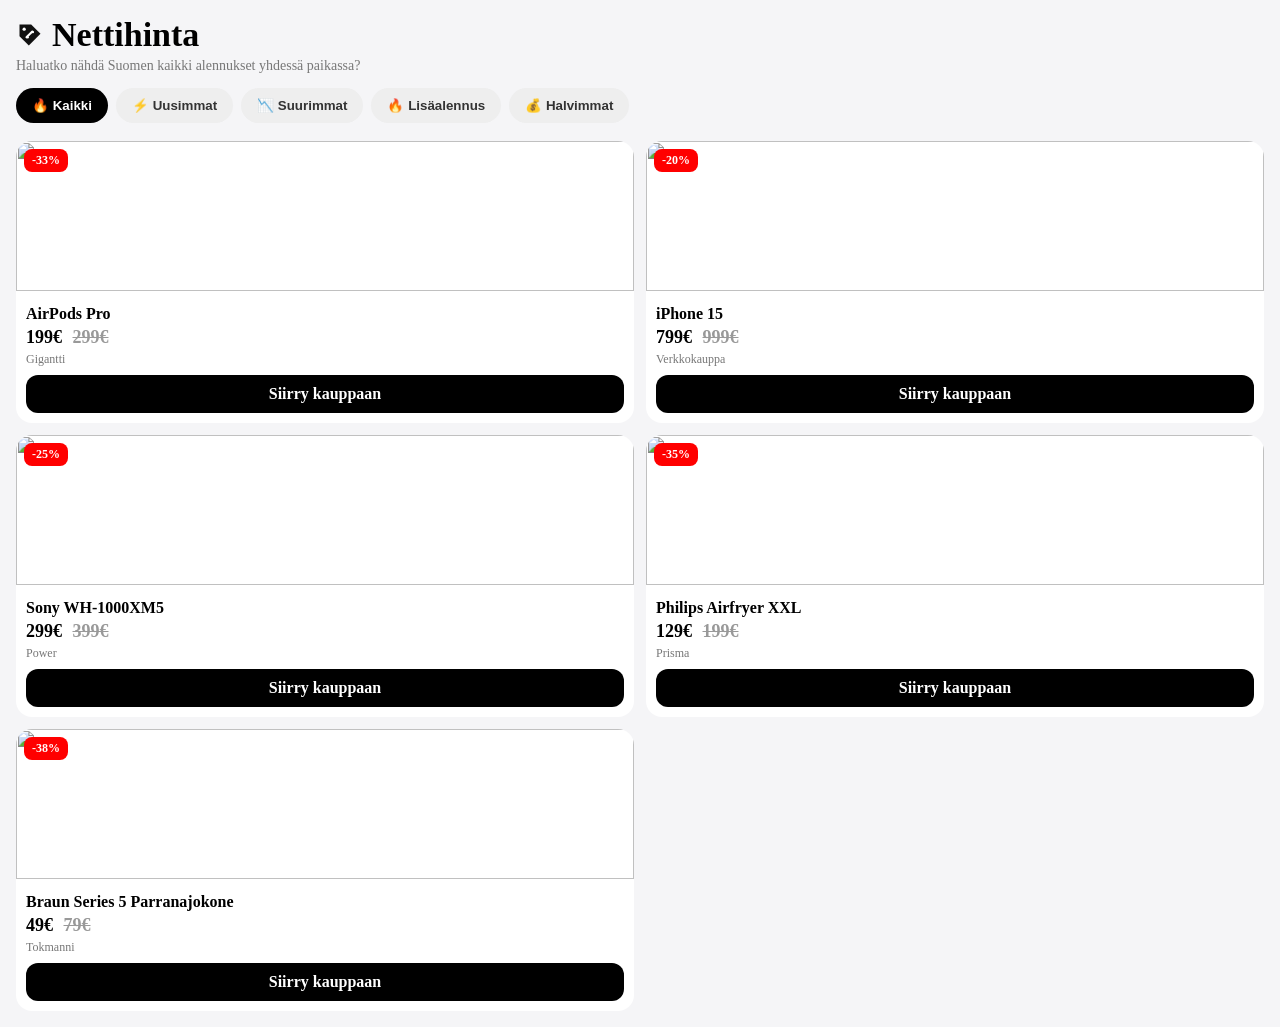
==== index.html @ 934042b8 "Update index.html" ====
<!DOCTYPE html>
<html lang="fi">
<head>
<meta charset="UTF-8">
<meta name="viewport" content="width=device-width, initial-scale=1.0">
<title>Nettihinta</title>
<link rel="stylesheet" href="style.css">
</head>

<body>

<div class="header">

<div class="logo-text">

<svg class="logo-svg" viewBox="0 0 24 24">
<path d="M21 11l-8-8H3v10l8 8 10-10z" fill="#111"/>
<circle cx="7" cy="7" r="1.4" fill="white"/>
<path d="M9 14l5-5" stroke="white" stroke-width="1.8" stroke-linecap="round"/>
<circle cx="14.5" cy="9.5" r="1" fill="white"/>
<circle cx="10" cy="14" r="1" fill="white"/>
</svg>

Nettihinta
</div>

<div class="logo-sub">
Haluatko nähdä Suomen kaikki alennukset yhdessä paikassa?
</div>

</div>

<div class="filters">
<button onclick="showAll()" class="active">🔥 Kaikki</button>
<button onclick="showNew()">⚡ Uusimmat</button>
<button onclick="showBig()">📉 Suurimmat</button>
<button onclick="showExtra()">🔥 Lisäalennus</button>
<button onclick="showCheap()">💰 Halvimmat</button>
</div>

<div id="deals" class="grid"></div>

<script src="deals.js"></script>
<script src="app.js"></script>

</body>
</html>
---- style.css ----
body{
font-family:-apple-system,BlinkMacSystemFont,Segoe UI,Roboto;
background:#f5f5f7;
margin:0;
padding:16px;
}

.header{
margin-bottom:12px;
}

.logo-text{
display:flex;
align-items:center;
gap:8px;
font-size:34px;
font-weight:800;
}

.logo-svg{
width:28px;
height:28px;
}

.logo-sub{
color:#777;
margin-top:4px;
font-size:14px;
}

.filters{
display:flex;
gap:8px;
margin:14px 0;
overflow:auto;
padding-bottom:4px;
}

.filters button{
border:none;
background:#eee;
padding:10px 16px;
border-radius:22px;
font-weight:600;
white-space:nowrap;
cursor:pointer;
color:#333;
}

.filters button.active{
background:black;
color:white;
}

.grid{
display:grid;
grid-template-columns:1fr 1fr;
gap:12px;
}

.card{
background:white;
border-radius:16px;
overflow:hidden;
text-decoration:none;
color:black;
display:block;
position:relative;
}

.card img{
width:100%;
height:150px;
object-fit:cover;
}

.discount{
position:absolute;
background:red;
color:white;
padding:4px 8px;
border-radius:8px;
margin:8px;
font-size:12px;
font-weight:600;
}

.info{
padding:10px;
}

.title{
font-weight:700;
margin-bottom:4px;
font-size:16px;
}

.price{
font-weight:700;
font-size:18px;
}

.old{
text-decoration:line-through;
color:#999;
margin-left:6px;
}

.store{
font-size:12px;
color:#777;
margin-top:4px;
}

.btn{
background:black;
color:white;
padding:10px;
text-align:center;
border-radius:12px;
margin-top:8px;
font-weight:600;
}
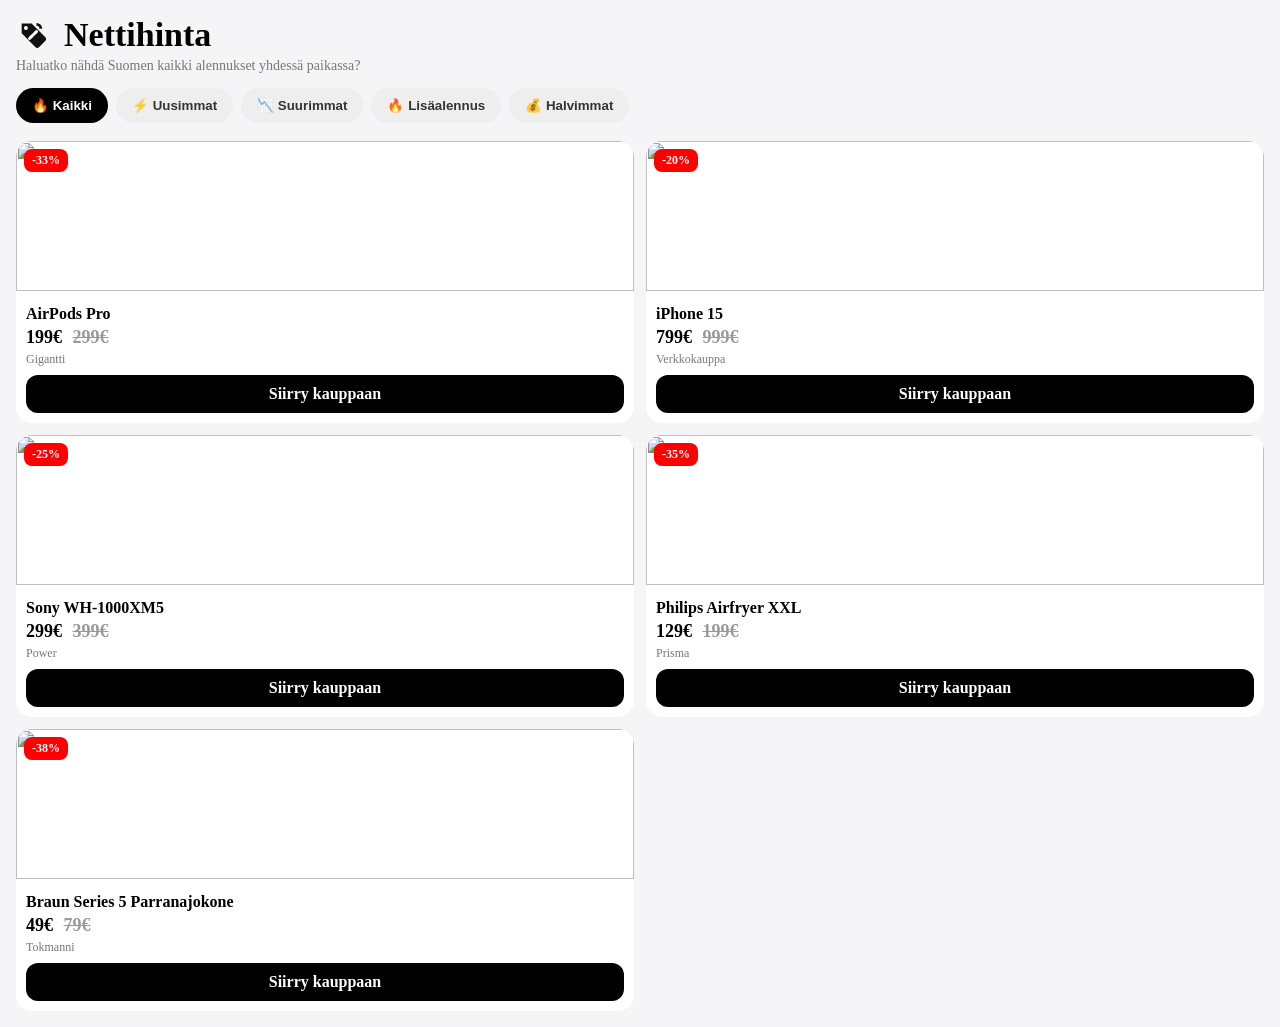
==== commit b5d221f1: "Update index.html" ====
--- a/index.html
+++ b/index.html
@@ -14,11 +14,12 @@
 <div class="logo-text">
 
 <svg class="logo-svg" viewBox="0 0 24 24">
-<path d="M21 11l-8-8H3v10l8 8 10-10z" fill="#111"/>
+<path d="M20.59 13.41L11 3.83H4v7l9.59 9.58a2 2 0 002.82 0l4.18-4.17a2 2 0 000-2.83z" fill="#111"/>
 <circle cx="7" cy="7" r="1.4" fill="white"/>
-<path d="M9 14l5-5" stroke="white" stroke-width="1.8" stroke-linecap="round"/>
-<circle cx="14.5" cy="9.5" r="1" fill="white"/>
-<circle cx="10" cy="14" r="1" fill="white"/>
+<path d="M9.5 14.5l5-5" stroke="white" stroke-width="2" stroke-linecap="round"/>
+<circle cx="10.5" cy="13.5" r="1" fill="white"/>
+<circle cx="14" cy="10" r="1" fill="white"/>
+<path d="M14.5 4.5c1.5 0 3 1.2 3 3" stroke="#111" stroke-width="2" fill="none"/>
 </svg>
 
 Nettihinta
--- a/style.css
+++ b/style.css
@@ -18,8 +18,9 @@
 }
 
 .logo-svg{
-width:28px;
-height:28px;
+width:34px;
+height:34px;
+margin-right:6px;
 }
 
 .logo-sub{
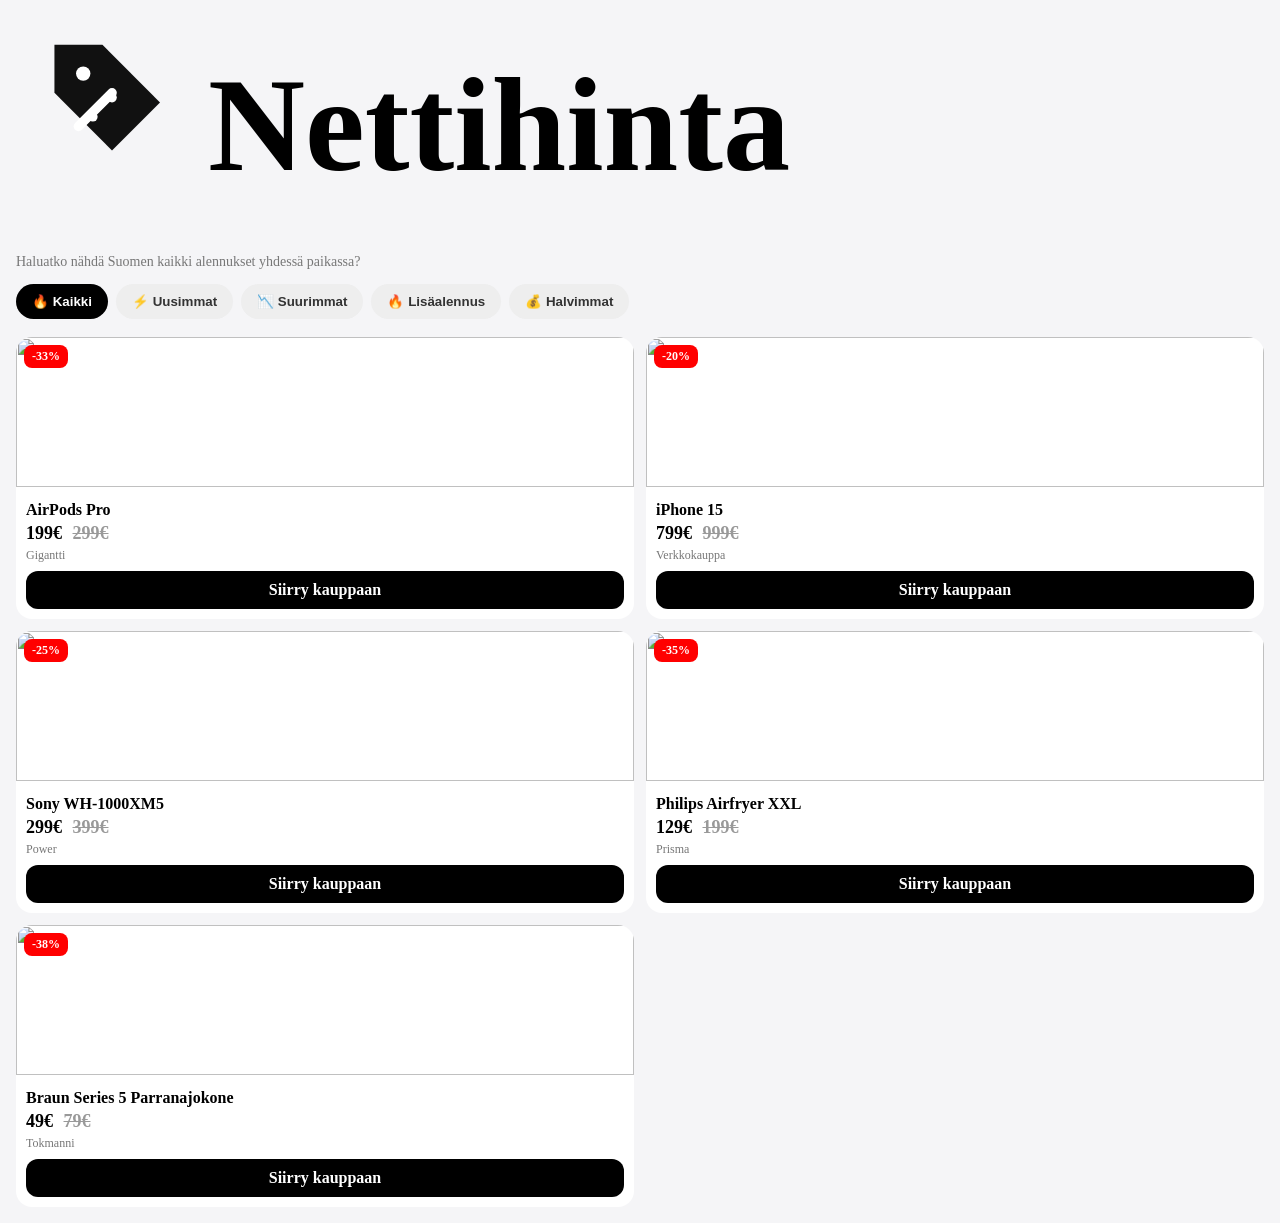
==== commit 210162f3: "Update index.html" ====
--- a/index.html
+++ b/index.html
@@ -11,19 +11,22 @@
 
 <div class="header">
 
-<div class="logo-text">
+<svg class="logo-full" viewBox="0 0 260 48">
 
-<svg class="logo-svg" viewBox="0 0 24 24">
-<path d="M20.59 13.41L11 3.83H4v7l9.59 9.58a2 2 0 002.82 0l4.18-4.17a2 2 0 000-2.83z" fill="#111"/>
-<circle cx="7" cy="7" r="1.4" fill="white"/>
-<path d="M9.5 14.5l5-5" stroke="white" stroke-width="2" stroke-linecap="round"/>
-<circle cx="10.5" cy="13.5" r="1" fill="white"/>
-<circle cx="14" cy="10" r="1" fill="white"/>
-<path d="M14.5 4.5c1.5 0 3 1.2 3 3" stroke="#111" stroke-width="2" fill="none"/>
+<path d="M20 28L8 16V6h10l12 12-10 10z" fill="#111"/>
+<circle cx="14" cy="12" r="1.5" fill="white"/>
+<path d="M13 23l7-7" stroke="white" stroke-width="2" stroke-linecap="round"/>
+<circle cx="16" cy="21" r="1" fill="white"/>
+<circle cx="20" cy="17" r="1" fill="white"/>
+
+<text x="40" y="32"
+font-size="28"
+font-weight="800"
+font-family="-apple-system,BlinkMacSystemFont,Segoe UI,Roboto">
+Nettihinta
+</text>
+
 </svg>
-
-Nettihinta
-</div>
 
 <div class="logo-sub">
 Haluatko nähdä Suomen kaikki alennukset yhdessä paikassa?
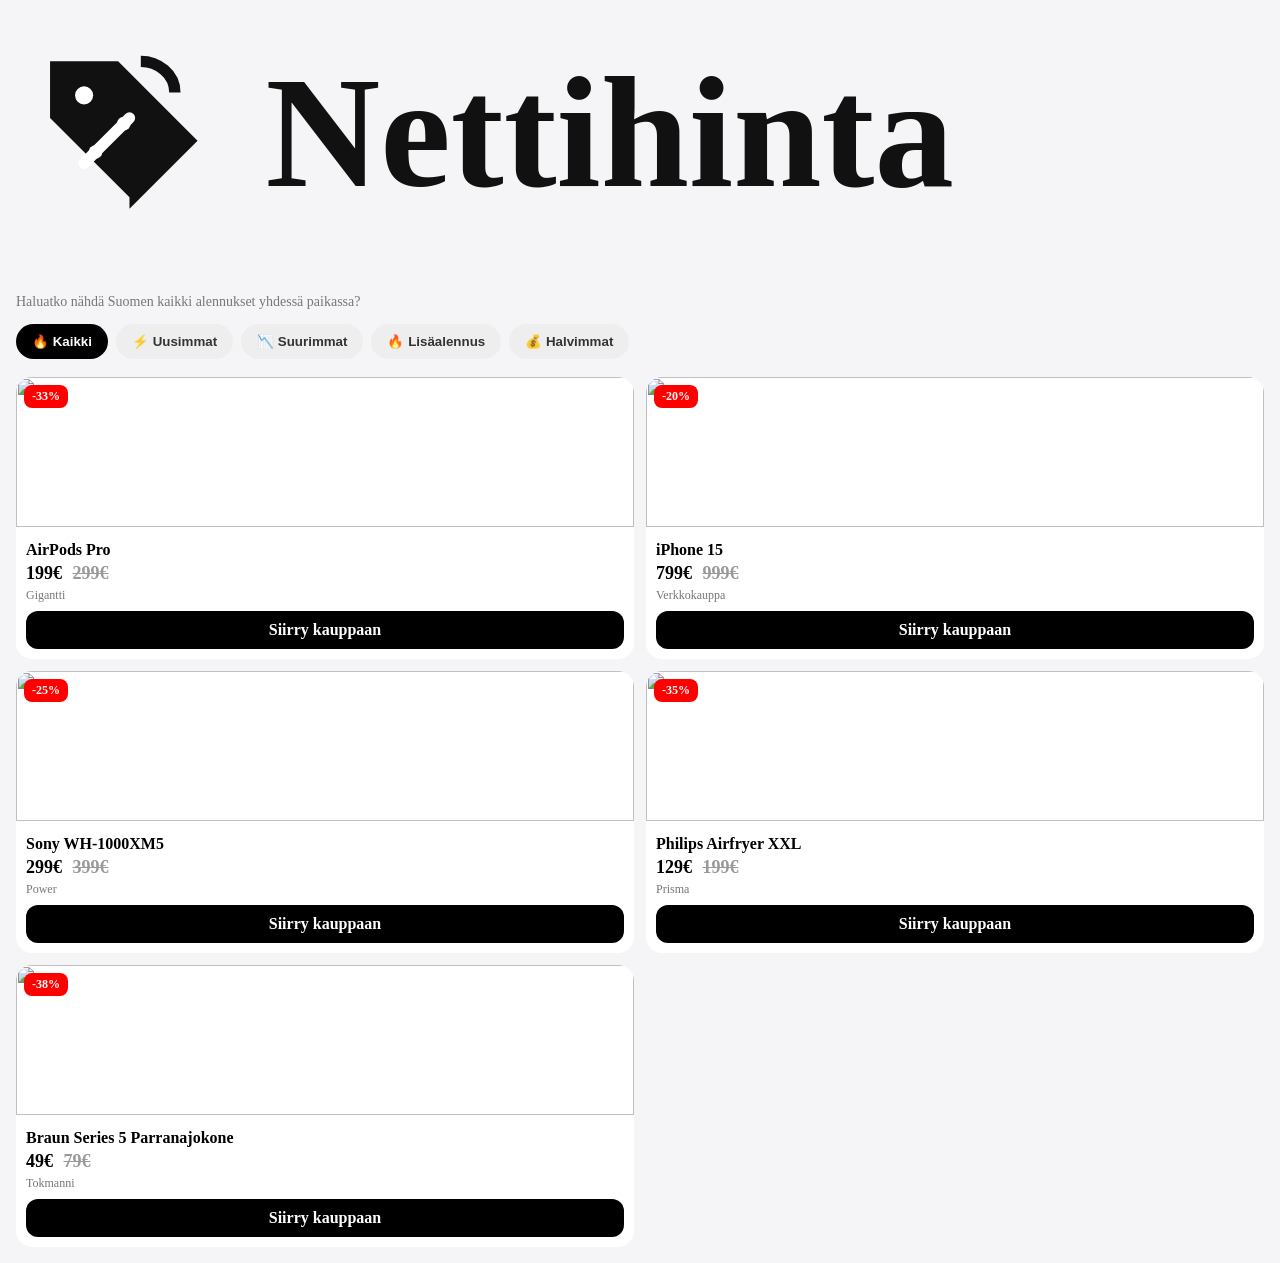
==== commit 85216c53: "Update index.html" ====
--- a/index.html
+++ b/index.html
@@ -11,22 +11,7 @@
 
 <div class="header">
 
-<svg class="logo-full" viewBox="0 0 260 48">
-
-<path d="M20 28L8 16V6h10l12 12-10 10z" fill="#111"/>
-<circle cx="14" cy="12" r="1.5" fill="white"/>
-<path d="M13 23l7-7" stroke="white" stroke-width="2" stroke-linecap="round"/>
-<circle cx="16" cy="21" r="1" fill="white"/>
-<circle cx="20" cy="17" r="1" fill="white"/>
-
-<text x="40" y="32"
-font-size="28"
-font-weight="800"
-font-family="-apple-system,BlinkMacSystemFont,Segoe UI,Roboto">
-Nettihinta
-</text>
-
-</svg>
+<img src="logo.svg" class="logo">
 
 <div class="logo-sub">
 Haluatko nähdä Suomen kaikki alennukset yhdessä paikassa?
--- a/style.css
+++ b/style.css
@@ -6,21 +6,16 @@
 }
 
 .header{
+display:flex;
+flex-direction:column;
+gap:2px;
 margin-bottom:12px;
 }
 
-.logo-text{
-display:flex;
-align-items:center;
-gap:8px;
-font-size:34px;
-font-weight:800;
-}
-
-.logo-svg{
-width:34px;
-height:34px;
-margin-right:6px;
+.logo-full{
+width:260px;
+display:block;
+margin-bottom:6px;
 }
 
 .logo-sub{
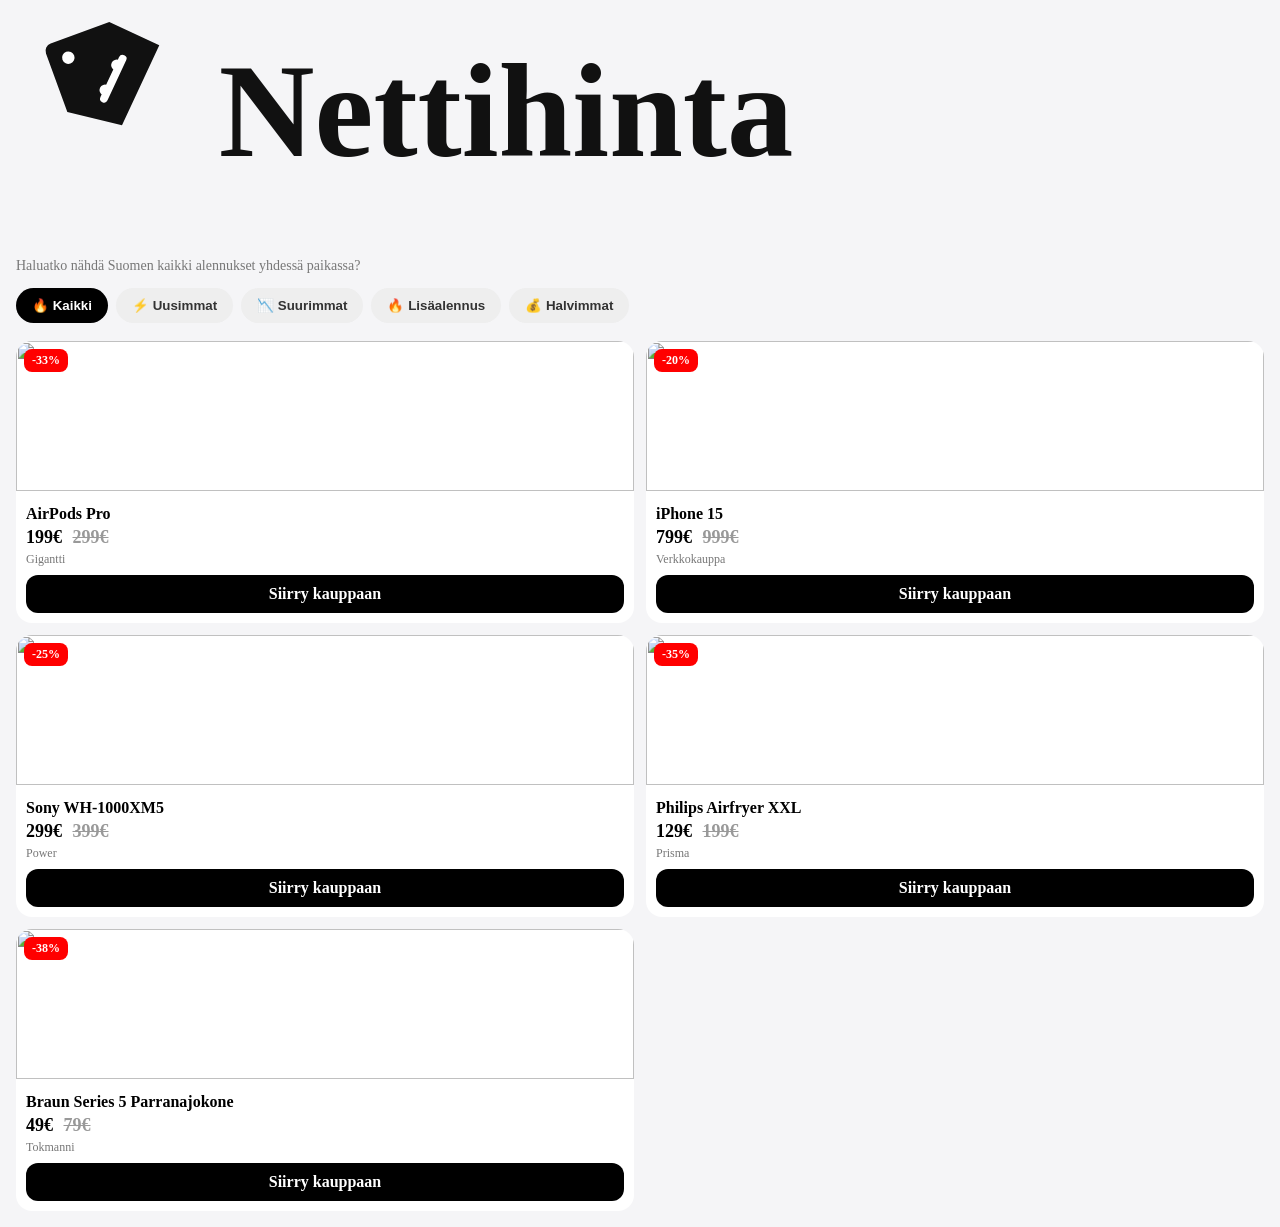
==== commit ca0f89f0: "Update index.html" ====
--- a/index.html
+++ b/index.html
@@ -11,7 +11,25 @@
 
 <div class="header">
 
-<img src="logo.svg" class="logo">
+<svg class="logo-full" viewBox="0 0 320 60" xmlns="http://www.w3.org/2000/svg">
+
+<g transform="translate(0,6) rotate(-20)">
+<path d="M6 22V6a2 2 0 0 1 2-2h16l10 10-16 16L6 22z" fill="#111"/>
+<circle cx="11" cy="9" r="1.6" fill="#fff"/>
+<circle cx="17" cy="20" r="1.4" fill="#fff"/>
+<circle cx="22" cy="15" r="1.4" fill="#fff"/>
+<path d="M16 22l8-8" stroke="#fff" stroke-width="2" stroke-linecap="round"/>
+</g>
+
+<text x="52" y="36"
+font-size="34"
+font-weight="800"
+font-family="-apple-system,BlinkMacSystemFont,Segoe UI,Roboto"
+fill="#111">
+Nettihinta
+</text>
+
+</svg>
 
 <div class="logo-sub">
 Haluatko nähdä Suomen kaikki alennukset yhdessä paikassa?
--- a/style.css
+++ b/style.css
@@ -6,16 +6,13 @@
 }
 
 .header{
-display:flex;
-flex-direction:column;
-gap:2px;
 margin-bottom:12px;
 }
 
-.logo-full{
-width:260px;
+.logo{
+width:210px;
 display:block;
-margin-bottom:6px;
+margin-bottom:4px;
 }
 
 .logo-sub{
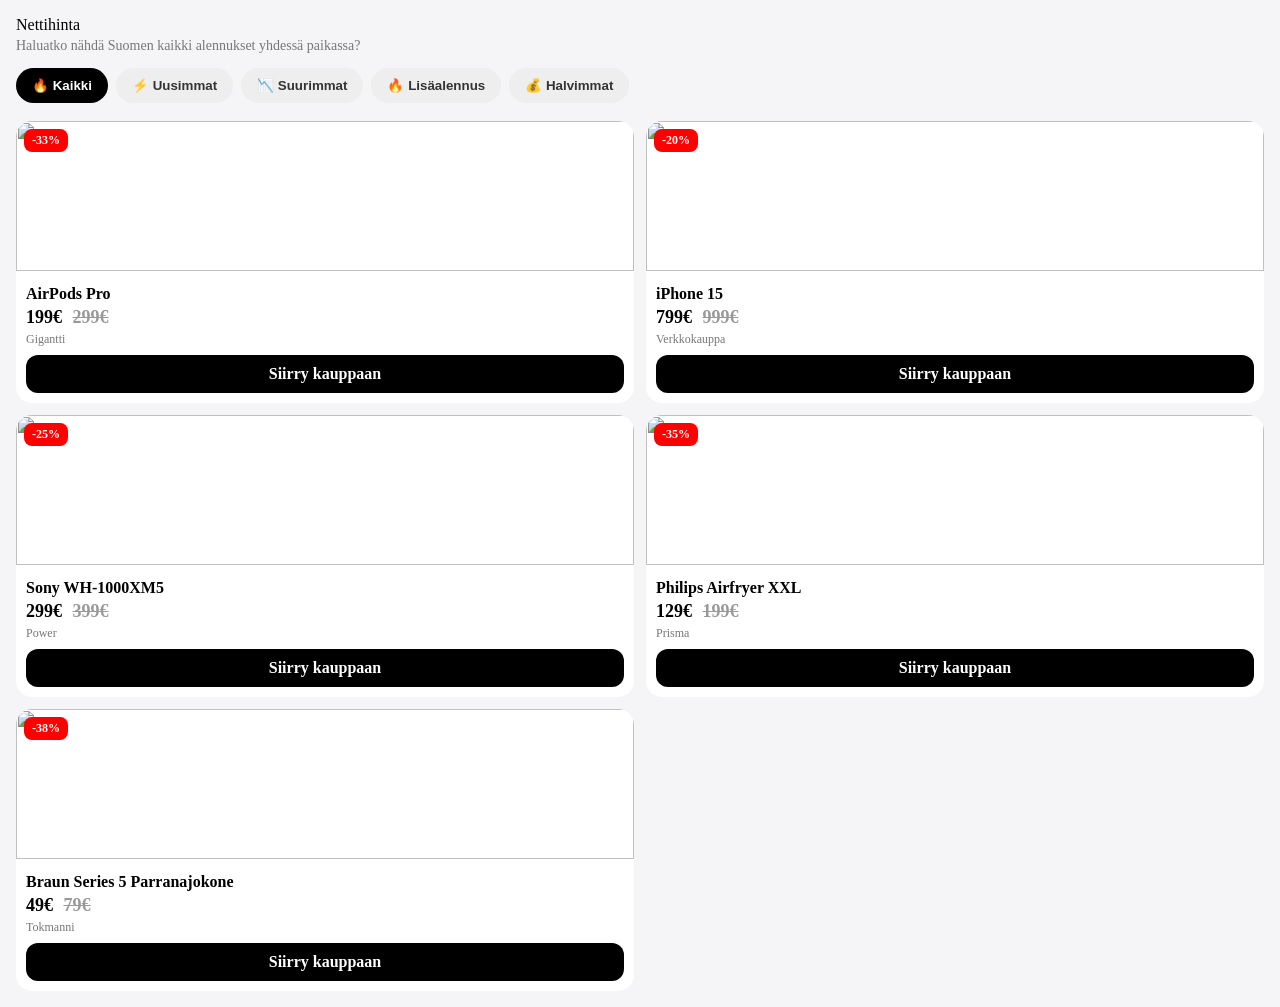
==== commit 21d5656d: "Update index.html" ====
--- a/index.html
+++ b/index.html
@@ -11,25 +11,10 @@
 
 <div class="header">
 
-<svg class="logo-full" viewBox="0 0 320 60" xmlns="http://www.w3.org/2000/svg">
-
-<g transform="translate(0,6) rotate(-20)">
-<path d="M6 22V6a2 2 0 0 1 2-2h16l10 10-16 16L6 22z" fill="#111"/>
-<circle cx="11" cy="9" r="1.6" fill="#fff"/>
-<circle cx="17" cy="20" r="1.4" fill="#fff"/>
-<circle cx="22" cy="15" r="1.4" fill="#fff"/>
-<path d="M16 22l8-8" stroke="#fff" stroke-width="2" stroke-linecap="round"/>
-</g>
-
-<text x="52" y="36"
-font-size="34"
-font-weight="800"
-font-family="-apple-system,BlinkMacSystemFont,Segoe UI,Roboto"
-fill="#111">
-Nettihinta
-</text>
-
-</svg>
+<div class="logo">
+<div class="tag"></div>
+<span>Nettihinta</span>
+</div>
 
 <div class="logo-sub">
 Haluatko nähdä Suomen kaikki alennukset yhdessä paikassa?
--- a/style.css
+++ b/style.css
@@ -9,8 +9,8 @@
 margin-bottom:12px;
 }
 
-.logo{
-width:210px;
+.logo-full{
+width:230px;
 display:block;
 margin-bottom:4px;
 }
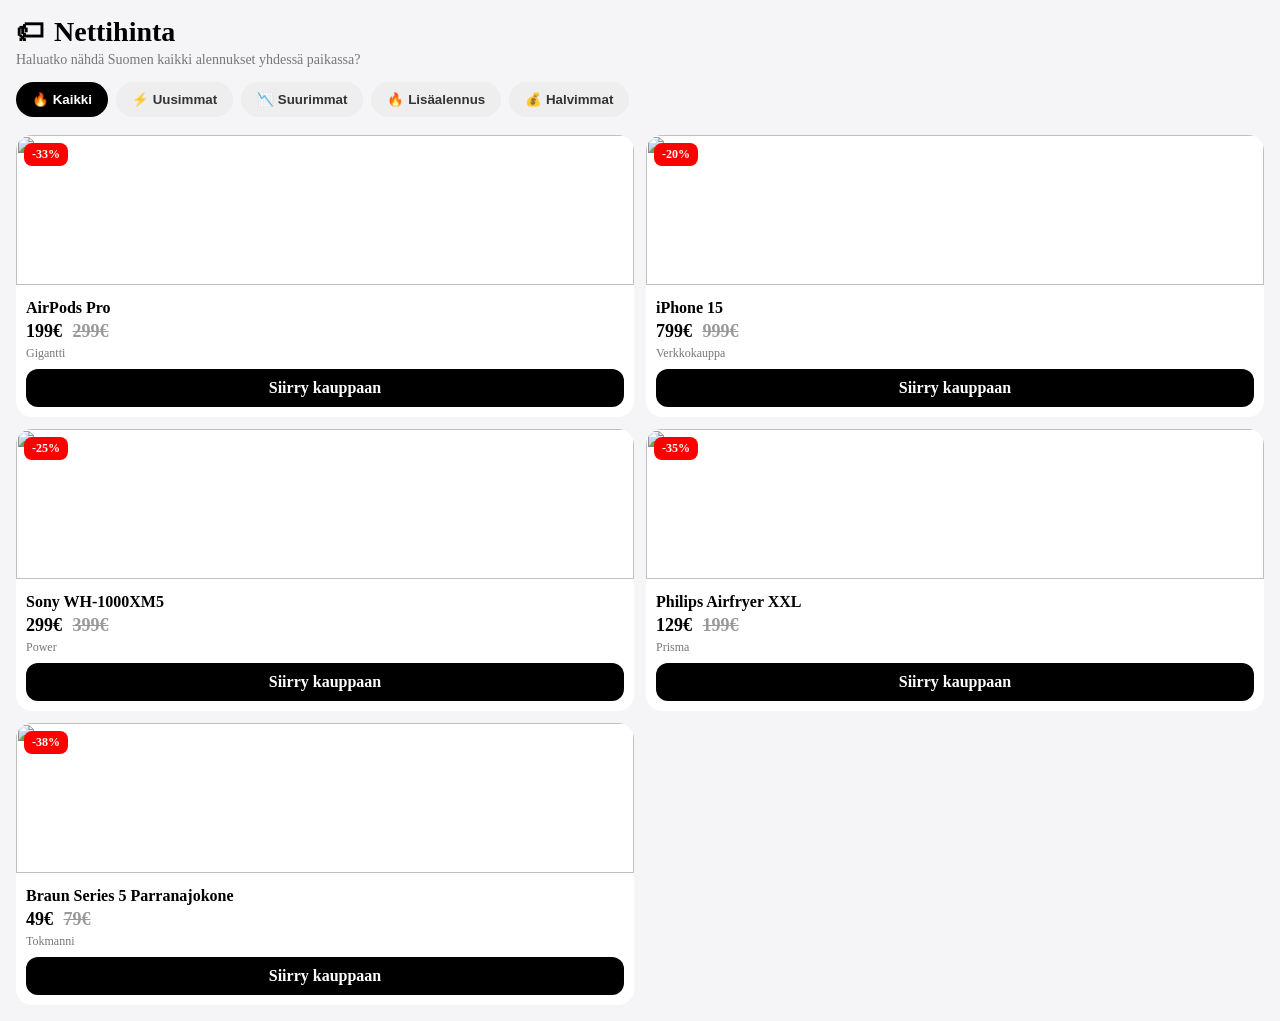
==== commit 4a3f2c62: "logo fix" ====
--- a/index.html
+++ b/index.html
@@ -12,8 +12,8 @@
 <div class="header">
 
 <div class="logo">
-<div class="tag"></div>
-<span>Nettihinta</span>
+<span class="logo-icon">🏷</span>
+<span class="logo-text">Nettihinta</span>
 </div>
 
 <div class="logo-sub">
--- a/style.css
+++ b/style.css
@@ -9,10 +9,43 @@
 margin-bottom:12px;
 }
 
-.logo-full{
-width:230px;
-display:block;
-margin-bottom:4px;
+.logo{
+display:flex;
+align-items:center;
+gap:10px;
+font-size:28px;
+font-weight:800;
+}
+
+.tag{
+width:22px;
+height:16px;
+background:#111;
+border-radius:3px;
+transform:rotate(-20deg);
+position:relative;
+}
+
+.tag:before{
+content:"";
+position:absolute;
+width:4px;
+height:4px;
+background:white;
+border-radius:50%;
+left:3px;
+top:3px;
+}
+
+.tag:after{
+content:"";
+position:absolute;
+width:10px;
+height:2px;
+background:white;
+transform:rotate(45deg);
+left:6px;
+top:7px;
 }
 
 .logo-sub{
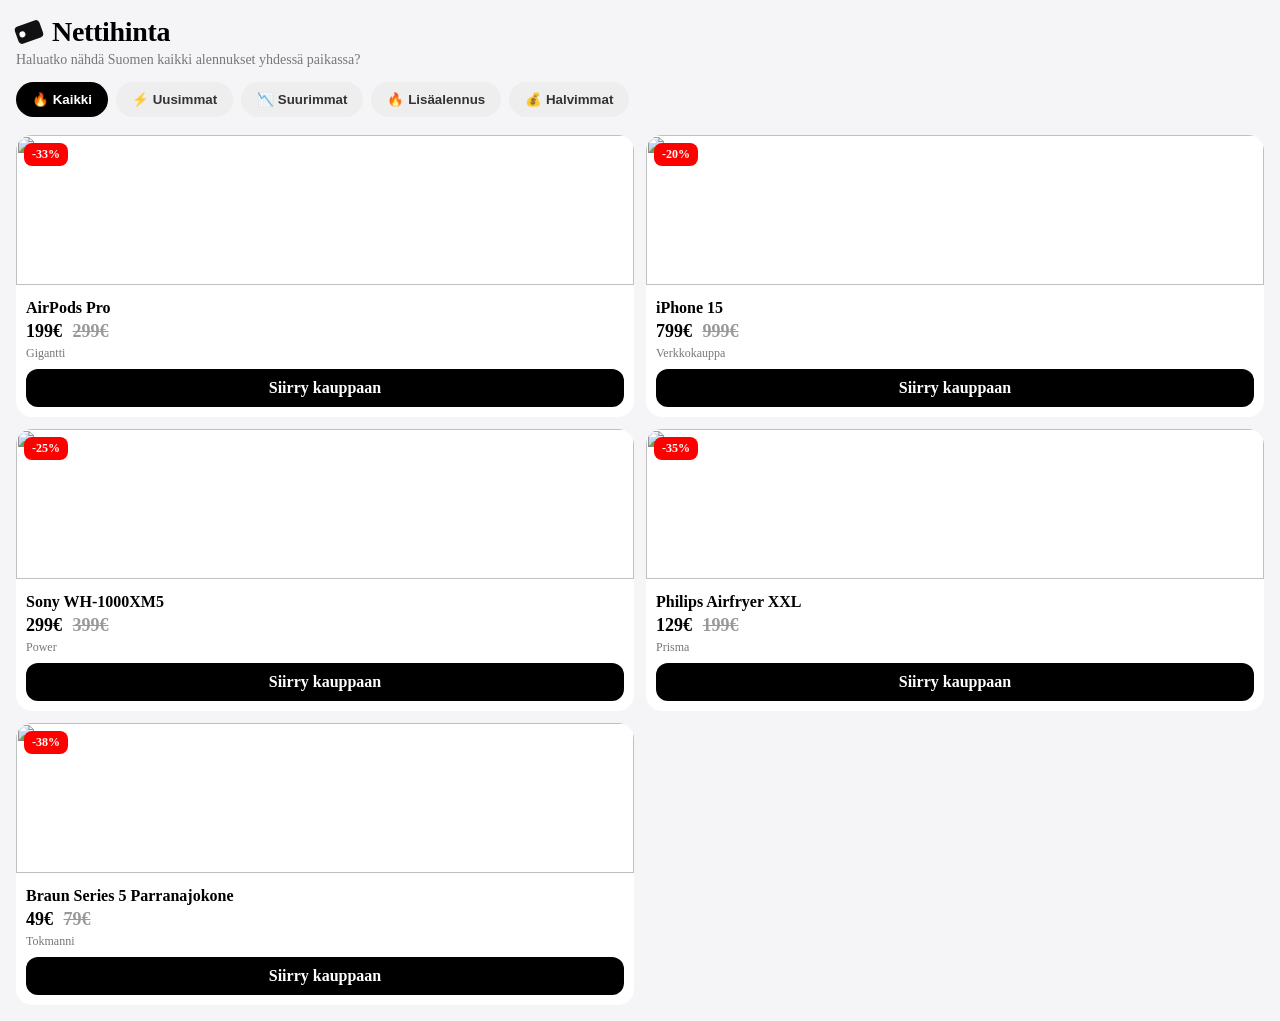
==== commit 6953e13e: "logo redesing" ====
--- a/index.html
+++ b/index.html
@@ -12,7 +12,7 @@
 <div class="header">
 
 <div class="logo">
-<span class="logo-icon">🏷</span>
+<span class="logo-icon"></span>
 <span class="logo-text">Nettihinta</span>
 </div>
 
--- a/style.css
+++ b/style.css
@@ -147,3 +147,34 @@
 margin-top:8px;
 font-weight:600;
 }
+.logo{
+display:flex;
+align-items:center;
+gap:10px;
+font-size:28px;
+font-weight:800;
+}
+
+.logo-icon{
+width:26px;
+height:18px;
+background:#111;
+border-radius:4px;
+position:relative;
+transform:rotate(-20deg);
+}
+
+.logo-icon:before{
+content:"";
+position:absolute;
+width:6px;
+height:6px;
+background:white;
+border-radius:50%;
+left:3px;
+top:6px;
+}
+
+.logo-text{
+letter-spacing:-0.3px;
+}
